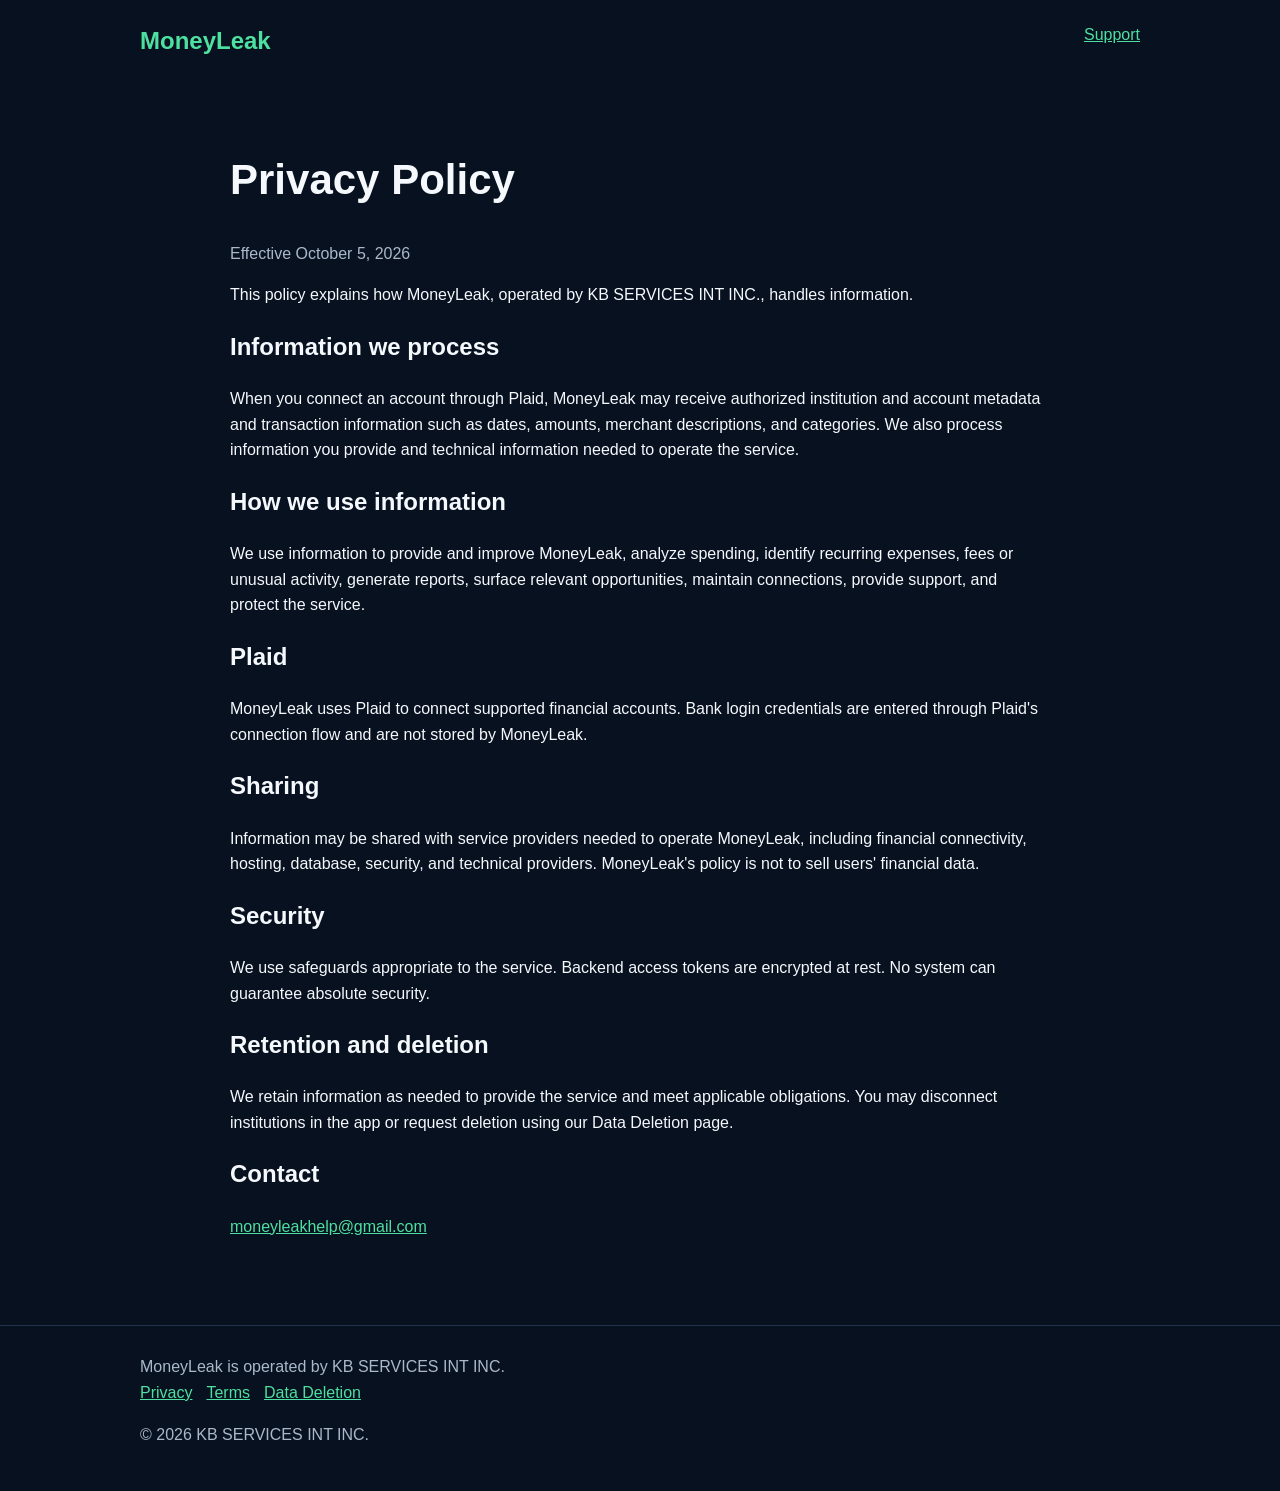
==== privacy.html @ 52f0b45a "Add files via upload" ====
<!doctype html><html><head><meta charset="utf-8"><meta name="viewport" content="width=device-width,initial-scale=1"><title>Privacy Policy — MoneyLeak</title><link rel="stylesheet" href="style.css"></head><body><header class="wrap"><nav class="nav"><a class="brand" href="index.html">MoneyLeak</a><a href="mailto:moneyleakhelp@gmail.com">Support</a></nav></header><main class="wrap legal"><h1>Privacy Policy</h1><p class="muted">Effective October 5, 2026</p><p>This policy explains how MoneyLeak, operated by KB SERVICES INT INC., handles information.</p><h2>Information we process</h2><p>When you connect an account through Plaid, MoneyLeak may receive authorized institution and account metadata and transaction information such as dates, amounts, merchant descriptions, and categories. We also process information you provide and technical information needed to operate the service.</p><h2>How we use information</h2><p>We use information to provide and improve MoneyLeak, analyze spending, identify recurring expenses, fees or unusual activity, generate reports, surface relevant opportunities, maintain connections, provide support, and protect the service.</p><h2>Plaid</h2><p>MoneyLeak uses Plaid to connect supported financial accounts. Bank login credentials are entered through Plaid's connection flow and are not stored by MoneyLeak.</p><h2>Sharing</h2><p>Information may be shared with service providers needed to operate MoneyLeak, including financial connectivity, hosting, database, security, and technical providers. MoneyLeak's policy is not to sell users' financial data.</p><h2>Security</h2><p>We use safeguards appropriate to the service. Backend access tokens are encrypted at rest. No system can guarantee absolute security.</p><h2>Retention and deletion</h2><p>We retain information as needed to provide the service and meet applicable obligations. You may disconnect institutions in the app or request deletion using our Data Deletion page.</p><h2>Contact</h2><p><a href="mailto:moneyleakhelp@gmail.com">moneyleakhelp@gmail.com</a></p></main><footer><div class="wrap">MoneyLeak is operated by KB SERVICES INT INC.<br><a href="privacy.html">Privacy</a><a href="terms.html">Terms</a><a href="deletion.html">Data Deletion</a><p>© 2026 KB SERVICES INT INC.</p></div></footer></body></html>
---- style.css ----
body{margin:0;font-family:Arial,sans-serif;background:#07111f;color:#f5f8fc;line-height:1.6}a{color:#4ee0a0}.wrap{max-width:1000px;margin:auto;padding:0 22px}.nav{display:flex;justify-content:space-between;padding:22px 0}.brand{font-size:24px;font-weight:800;text-decoration:none}.hero{padding:70px 0}.hero h1{font-size:clamp(42px,7vw,72px);line-height:1.05;margin:10px 0}.muted{color:#aab8ca}.grid{display:grid;grid-template-columns:repeat(3,1fr);gap:18px;padding:25px 0 60px}.card{background:#0d1b2d;border:1px solid #20344d;border-radius:18px;padding:22px}.section{padding:50px 0;border-top:1px solid #20344d}.legal{max-width:820px;padding:35px 22px 70px}.legal h1{font-size:42px}footer{border-top:1px solid #20344d;padding:28px 0;color:#aab8ca}footer a{margin-right:14px}@media(max-width:700px){.grid{grid-template-columns:1fr}}
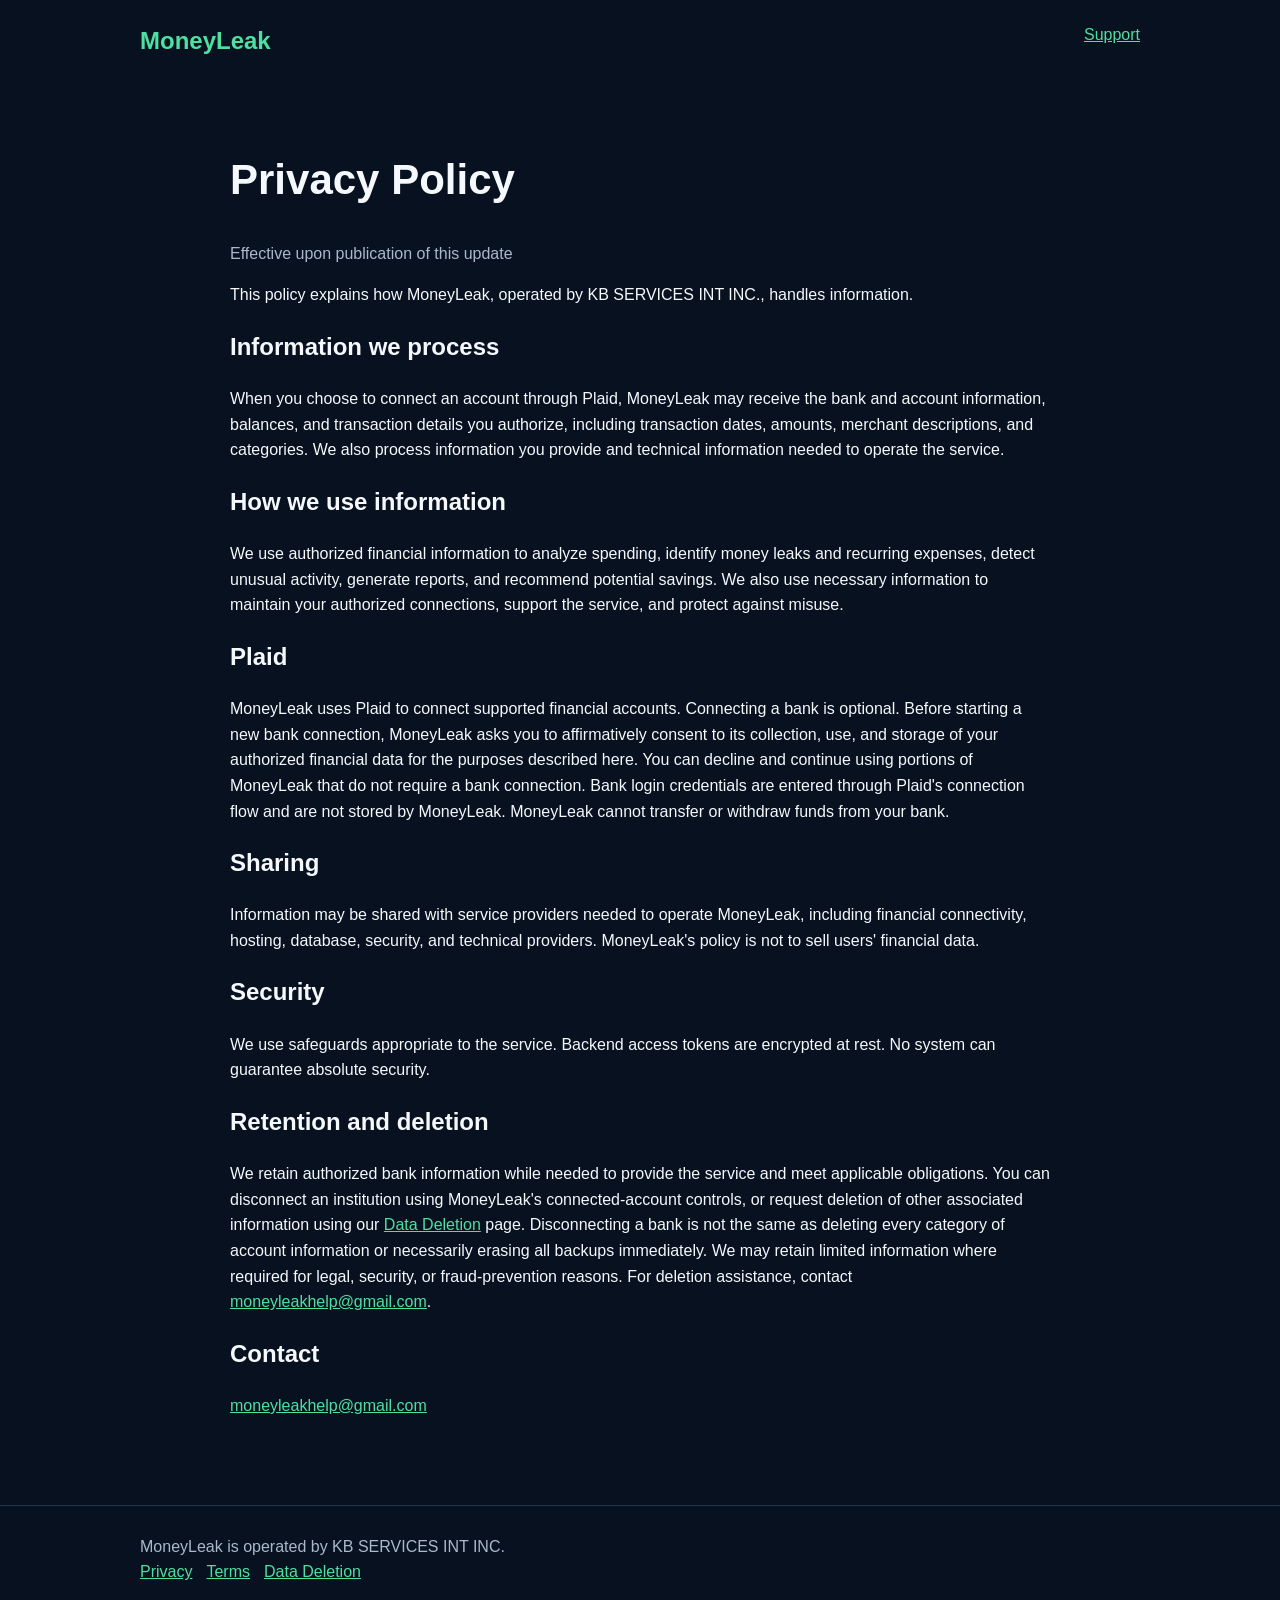
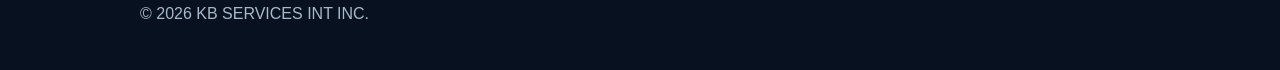
==== commit 5ab517e9: "Stage updated bank-consent, balances and deletion disclosures matching approved app wording" ====
--- a/privacy.html
+++ b/privacy.html
@@ -1 +1 @@
-<!doctype html><html><head><meta charset="utf-8"><meta name="viewport" content="width=device-width,initial-scale=1"><title>Privacy Policy — MoneyLeak</title><link rel="stylesheet" href="style.css"></head><body><header class="wrap"><nav class="nav"><a class="brand" href="index.html">MoneyLeak</a><a href="mailto:moneyleakhelp@gmail.com">Support</a></nav></header><main class="wrap legal"><h1>Privacy Policy</h1><p class="muted">Effective October 5, 2026</p><p>This policy explains how MoneyLeak, operated by KB SERVICES INT INC., handles information.</p><h2>Information we process</h2><p>When you connect an account through Plaid, MoneyLeak may receive authorized institution and account metadata and transaction information such as dates, amounts, merchant descriptions, and categories. We also process information you provide and technical information needed to operate the service.</p><h2>How we use information</h2><p>We use information to provide and improve MoneyLeak, analyze spending, identify recurring expenses, fees or unusual activity, generate reports, surface relevant opportunities, maintain connections, provide support, and protect the service.</p><h2>Plaid</h2><p>MoneyLeak uses Plaid to connect supported financial accounts. Bank login credentials are entered through Plaid's connection flow and are not stored by MoneyLeak.</p><h2>Sharing</h2><p>Information may be shared with service providers needed to operate MoneyLeak, including financial connectivity, hosting, database, security, and technical providers. MoneyLeak's policy is not to sell users' financial data.</p><h2>Security</h2><p>We use safeguards appropriate to the service. Backend access tokens are encrypted at rest. No system can guarantee absolute security.</p><h2>Retention and deletion</h2><p>We retain information as needed to provide the service and meet applicable obligations. You may disconnect institutions in the app or request deletion using our Data Deletion page.</p><h2>Contact</h2><p><a href="mailto:moneyleakhelp@gmail.com">moneyleakhelp@gmail.com</a></p></main><footer><div class="wrap">MoneyLeak is operated by KB SERVICES INT INC.<br><a href="privacy.html">Privacy</a><a href="terms.html">Terms</a><a href="deletion.html">Data Deletion</a><p>© 2026 KB SERVICES INT INC.</p></div></footer></body></html>+<!doctype html><html><head><meta charset="utf-8"><meta name="viewport" content="width=device-width,initial-scale=1"><title>Privacy Policy — MoneyLeak</title><link rel="stylesheet" href="style.css"></head><body><header class="wrap"><nav class="nav"><a class="brand" href="index.html">MoneyLeak</a><a href="mailto:moneyleakhelp@gmail.com">Support</a></nav></header><main class="wrap legal"><h1>Privacy Policy</h1><p class="muted">Effective upon publication of this update</p><p>This policy explains how MoneyLeak, operated by KB SERVICES INT INC., handles information.</p><h2>Information we process</h2><p>When you choose to connect an account through Plaid, MoneyLeak may receive the bank and account information, balances, and transaction details you authorize, including transaction dates, amounts, merchant descriptions, and categories. We also process information you provide and technical information needed to operate the service.</p><h2>How we use information</h2><p>We use authorized financial information to analyze spending, identify money leaks and recurring expenses, detect unusual activity, generate reports, and recommend potential savings. We also use necessary information to maintain your authorized connections, support the service, and protect against misuse.</p><h2>Plaid</h2><p>MoneyLeak uses Plaid to connect supported financial accounts. Connecting a bank is optional. Before starting a new bank connection, MoneyLeak asks you to affirmatively consent to its collection, use, and storage of your authorized financial data for the purposes described here. You can decline and continue using portions of MoneyLeak that do not require a bank connection. Bank login credentials are entered through Plaid's connection flow and are not stored by MoneyLeak. MoneyLeak cannot transfer or withdraw funds from your bank.</p><h2>Sharing</h2><p>Information may be shared with service providers needed to operate MoneyLeak, including financial connectivity, hosting, database, security, and technical providers. MoneyLeak's policy is not to sell users' financial data.</p><h2>Security</h2><p>We use safeguards appropriate to the service. Backend access tokens are encrypted at rest. No system can guarantee absolute security.</p><h2>Retention and deletion</h2><p>We retain authorized bank information while needed to provide the service and meet applicable obligations. You can disconnect an institution using MoneyLeak's connected-account controls, or request deletion of other associated information using our <a href="deletion.html">Data Deletion</a> page. Disconnecting a bank is not the same as deleting every category of account information or necessarily erasing all backups immediately. We may retain limited information where required for legal, security, or fraud-prevention reasons. For deletion assistance, contact <a href="mailto:moneyleakhelp@gmail.com">moneyleakhelp@gmail.com</a>.</p><h2>Contact</h2><p><a href="mailto:moneyleakhelp@gmail.com">moneyleakhelp@gmail.com</a></p></main><footer><div class="wrap">MoneyLeak is operated by KB SERVICES INT INC.<br><a href="privacy.html">Privacy</a><a href="terms.html">Terms</a><a href="deletion.html">Data Deletion</a><p>© 2026 KB SERVICES INT INC.</p></div></footer></body></html>
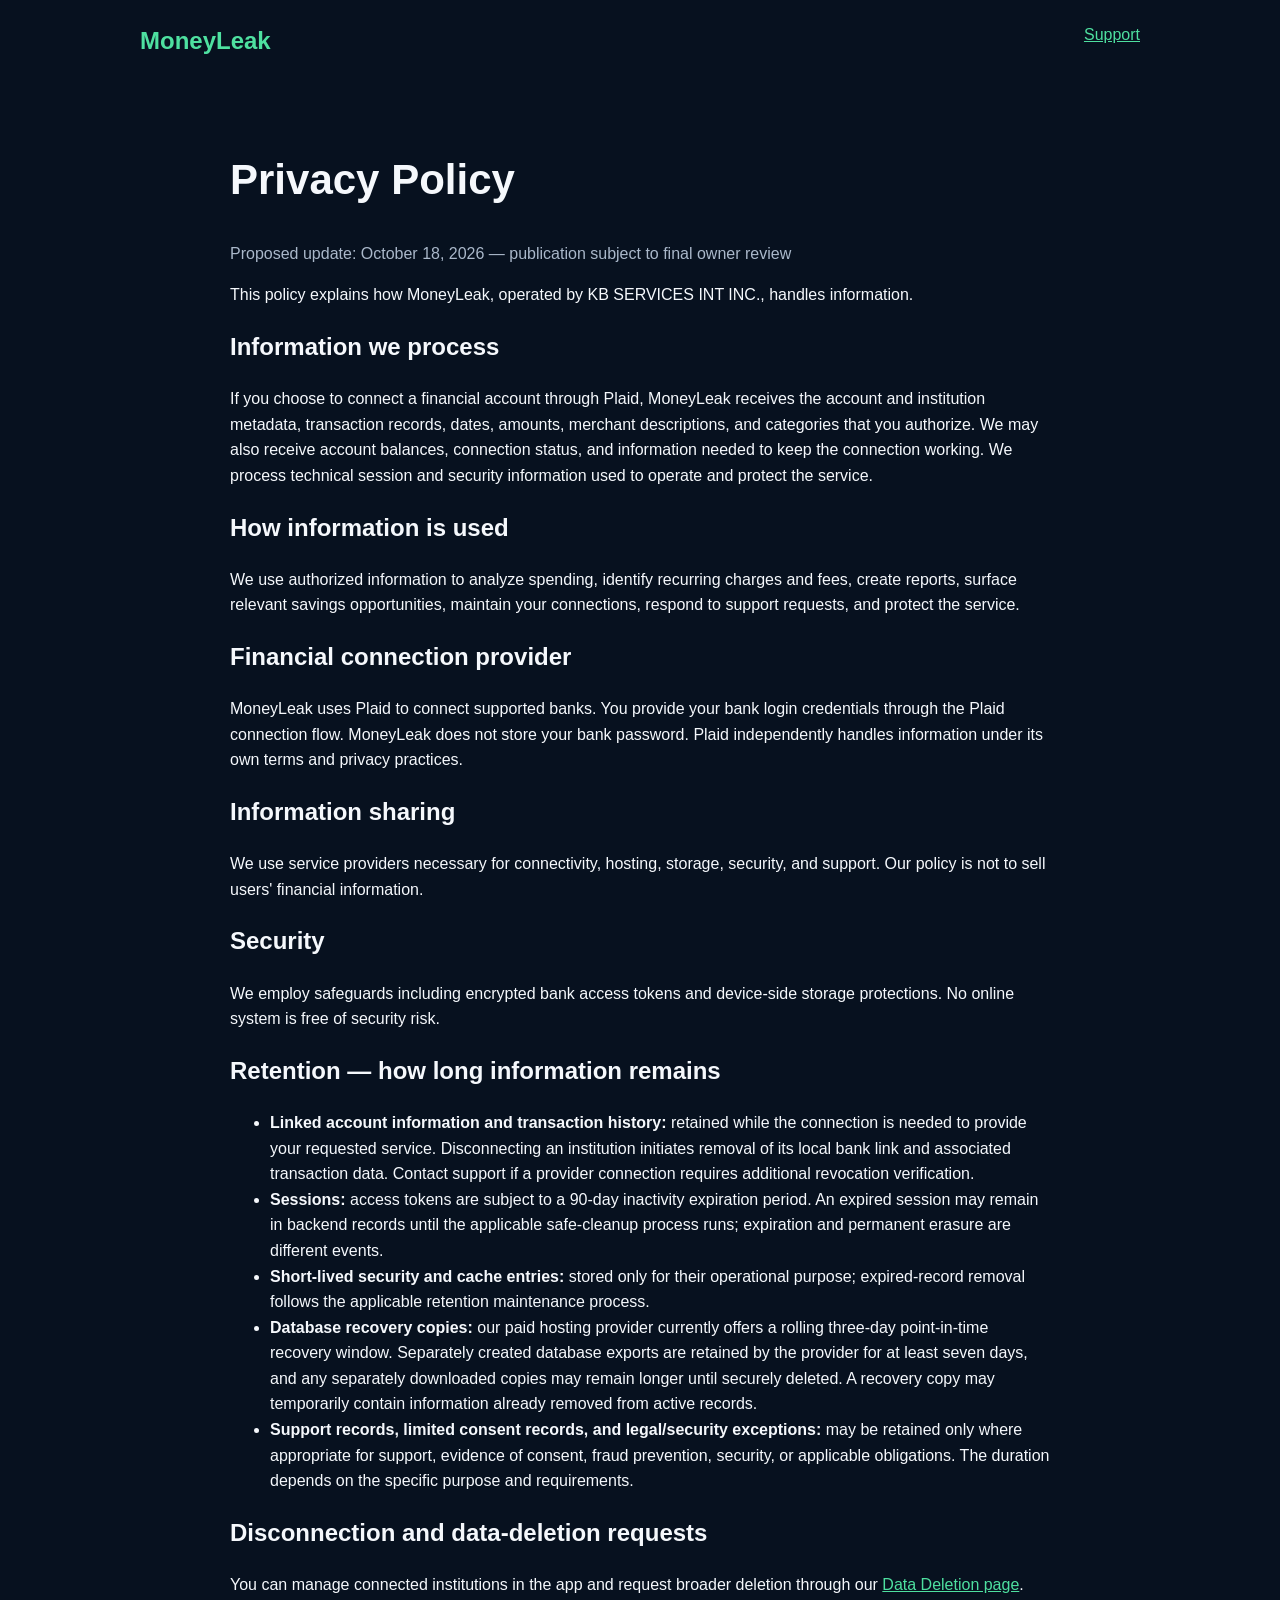
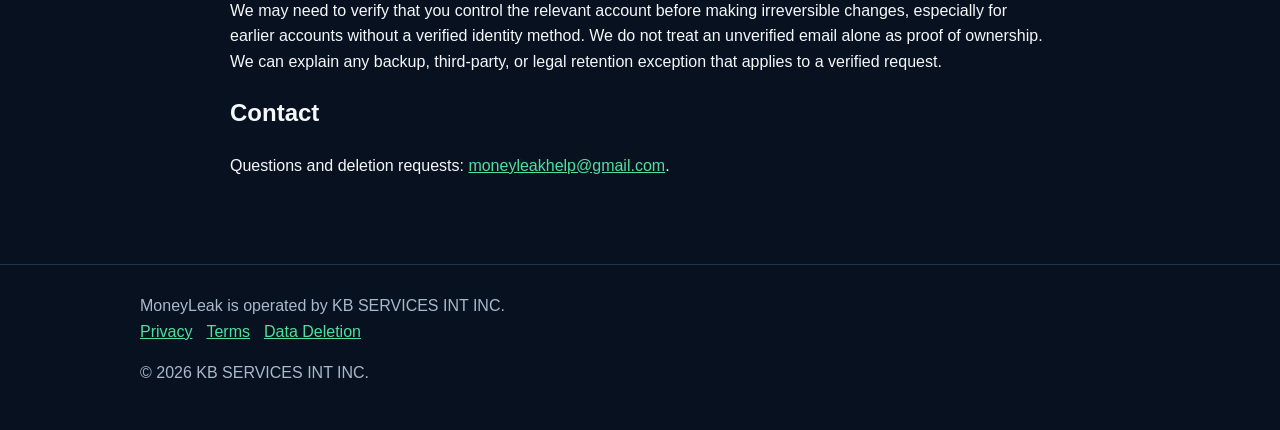
==== commit 4011e0a7: "Draft transparent MoneyLeak data retention and recovery disclosures for Plaid #13 owner review" ====
--- a/privacy.html
+++ b/privacy.html
@@ -1 +1,48 @@
-<!doctype html><html><head><meta charset="utf-8"><meta name="viewport" content="width=device-width,initial-scale=1"><title>Privacy Policy — MoneyLeak</title><link rel="stylesheet" href="style.css"></head><body><header class="wrap"><nav class="nav"><a class="brand" href="index.html">MoneyLeak</a><a href="mailto:moneyleakhelp@gmail.com">Support</a></nav></header><main class="wrap legal"><h1>Privacy Policy</h1><p class="muted">Effective upon publication of this update</p><p>This policy explains how MoneyLeak, operated by KB SERVICES INT INC., handles information.</p><h2>Information we process</h2><p>When you choose to connect an account through Plaid, MoneyLeak may receive the bank and account information, balances, and transaction details you authorize, including transaction dates, amounts, merchant descriptions, and categories. We also process information you provide and technical information needed to operate the service.</p><h2>How we use information</h2><p>We use authorized financial information to analyze spending, identify money leaks and recurring expenses, detect unusual activity, generate reports, and recommend potential savings. We also use necessary information to maintain your authorized connections, support the service, and protect against misuse.</p><h2>Plaid</h2><p>MoneyLeak uses Plaid to connect supported financial accounts. Connecting a bank is optional. Before starting a new bank connection, MoneyLeak asks you to affirmatively consent to its collection, use, and storage of your authorized financial data for the purposes described here. You can decline and continue using portions of MoneyLeak that do not require a bank connection. Bank login credentials are entered through Plaid's connection flow and are not stored by MoneyLeak. MoneyLeak cannot transfer or withdraw funds from your bank.</p><h2>Sharing</h2><p>Information may be shared with service providers needed to operate MoneyLeak, including financial connectivity, hosting, database, security, and technical providers. MoneyLeak's policy is not to sell users' financial data.</p><h2>Security</h2><p>We use safeguards appropriate to the service. Backend access tokens are encrypted at rest. No system can guarantee absolute security.</p><h2>Retention and deletion</h2><p>We retain authorized bank information while needed to provide the service and meet applicable obligations. You can disconnect an institution using MoneyLeak's connected-account controls, or request deletion of other associated information using our <a href="deletion.html">Data Deletion</a> page. Disconnecting a bank is not the same as deleting every category of account information or necessarily erasing all backups immediately. We may retain limited information where required for legal, security, or fraud-prevention reasons. For deletion assistance, contact <a href="mailto:moneyleakhelp@gmail.com">moneyleakhelp@gmail.com</a>.</p><h2>Contact</h2><p><a href="mailto:moneyleakhelp@gmail.com">moneyleakhelp@gmail.com</a></p></main><footer><div class="wrap">MoneyLeak is operated by KB SERVICES INT INC.<br><a href="privacy.html">Privacy</a><a href="terms.html">Terms</a><a href="deletion.html">Data Deletion</a><p>© 2026 KB SERVICES INT INC.</p></div></footer></body></html>+<!doctype html>
+<html lang="en">
+<head>
+  <meta charset="utf-8">
+  <meta name="viewport" content="width=device-width,initial-scale=1">
+  <title>Privacy Policy — MoneyLeak</title>
+  <link rel="stylesheet" href="style.css">
+</head>
+<body>
+  <header class="wrap"><nav class="nav"><a class="brand" href="index.html">MoneyLeak</a><a href="mailto:moneyleakhelp@gmail.com">Support</a></nav></header>
+  <main class="wrap legal">
+    <h1>Privacy Policy</h1>
+    <p class="muted">Proposed update: October 18, 2026 — publication subject to final owner review</p>
+    <p>This policy explains how MoneyLeak, operated by KB SERVICES INT INC., handles information.</p>
+
+    <h2>Information we process</h2>
+    <p>If you choose to connect a financial account through Plaid, MoneyLeak receives the account and institution metadata, transaction records, dates, amounts, merchant descriptions, and categories that you authorize. We may also receive account balances, connection status, and information needed to keep the connection working. We process technical session and security information used to operate and protect the service.</p>
+
+    <h2>How information is used</h2>
+    <p>We use authorized information to analyze spending, identify recurring charges and fees, create reports, surface relevant savings opportunities, maintain your connections, respond to support requests, and protect the service.</p>
+
+    <h2>Financial connection provider</h2>
+    <p>MoneyLeak uses Plaid to connect supported banks. You provide your bank login credentials through the Plaid connection flow. MoneyLeak does not store your bank password. Plaid independently handles information under its own terms and privacy practices.</p>
+
+    <h2>Information sharing</h2>
+    <p>We use service providers necessary for connectivity, hosting, storage, security, and support. Our policy is not to sell users' financial information.</p>
+
+    <h2>Security</h2>
+    <p>We employ safeguards including encrypted bank access tokens and device-side storage protections. No online system is free of security risk.</p>
+
+    <h2>Retention — how long information remains</h2>
+    <ul>
+      <li><strong>Linked account information and transaction history:</strong> retained while the connection is needed to provide your requested service. Disconnecting an institution initiates removal of its local bank link and associated transaction data. Contact support if a provider connection requires additional revocation verification.</li>
+      <li><strong>Sessions:</strong> access tokens are subject to a 90-day inactivity expiration period. An expired session may remain in backend records until the applicable safe-cleanup process runs; expiration and permanent erasure are different events.</li>
+      <li><strong>Short-lived security and cache entries:</strong> stored only for their operational purpose; expired-record removal follows the applicable retention maintenance process.</li>
+      <li><strong>Database recovery copies:</strong> our paid hosting provider currently offers a rolling three-day point-in-time recovery window. Separately created database exports are retained by the provider for at least seven days, and any separately downloaded copies may remain longer until securely deleted. A recovery copy may temporarily contain information already removed from active records.</li>
+      <li><strong>Support records, limited consent records, and legal/security exceptions:</strong> may be retained only where appropriate for support, evidence of consent, fraud prevention, security, or applicable obligations. The duration depends on the specific purpose and requirements.</li>
+    </ul>
+
+    <h2>Disconnection and data-deletion requests</h2>
+    <p>You can manage connected institutions in the app and request broader deletion through our <a href="deletion.html">Data Deletion page</a>. We may need to verify that you control the relevant account before making irreversible changes, especially for earlier accounts without a verified identity method. We do not treat an unverified email alone as proof of ownership. We can explain any backup, third-party, or legal retention exception that applies to a verified request.</p>
+
+    <h2>Contact</h2>
+    <p>Questions and deletion requests: <a href="mailto:moneyleakhelp@gmail.com">moneyleakhelp@gmail.com</a>.</p>
+  </main>
+  <footer><div class="wrap">MoneyLeak is operated by KB SERVICES INT INC.<br><a href="privacy.html">Privacy</a><a href="terms.html">Terms</a><a href="deletion.html">Data Deletion</a><p>© 2026 KB SERVICES INT INC.</p></div></footer>
+</body>
+</html>
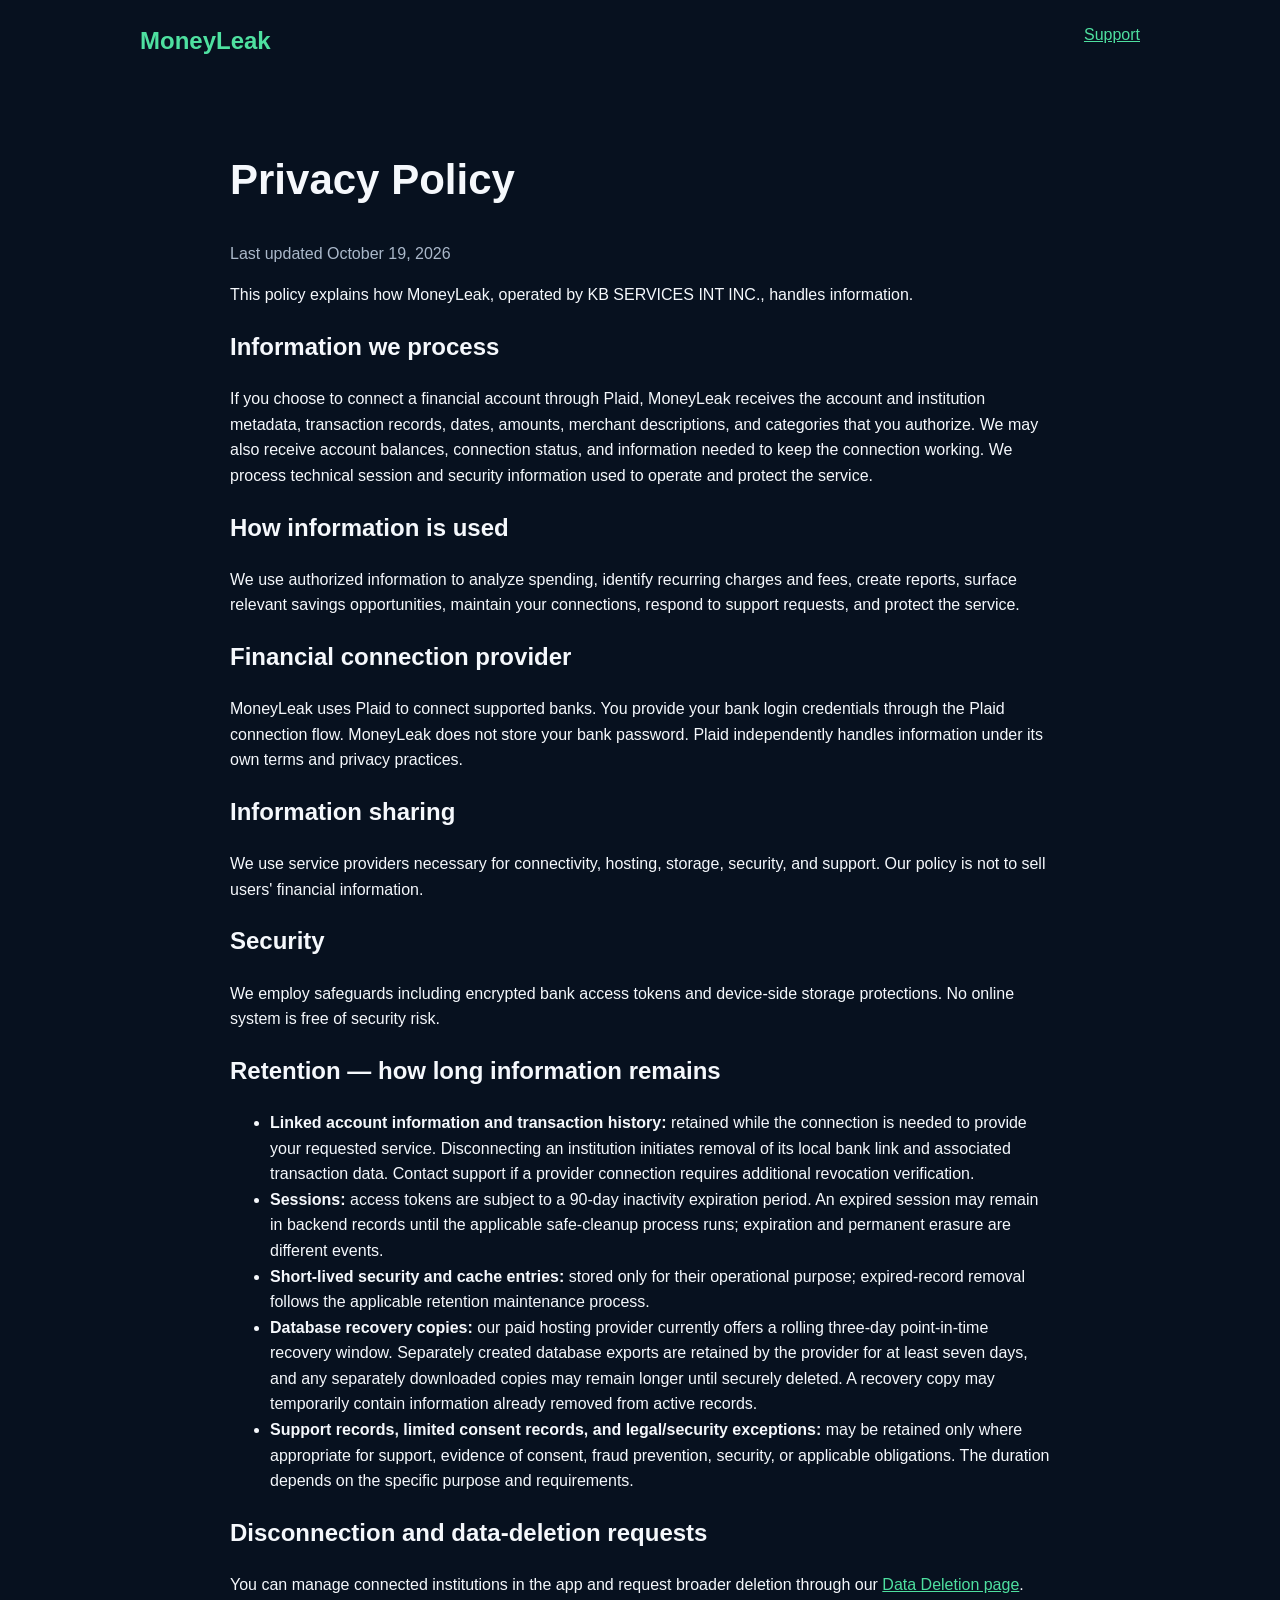
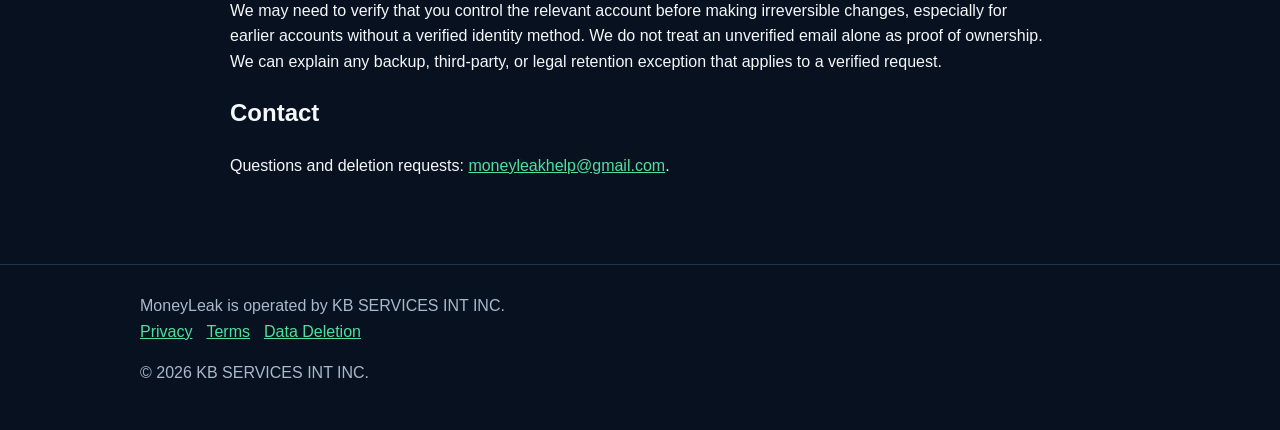
==== commit b16adc06: "Publish verified MoneyLeak privacy/retention transparency on live website" ====
--- a/privacy.html
+++ b/privacy.html
@@ -10,7 +10,7 @@
   <header class="wrap"><nav class="nav"><a class="brand" href="index.html">MoneyLeak</a><a href="mailto:moneyleakhelp@gmail.com">Support</a></nav></header>
   <main class="wrap legal">
     <h1>Privacy Policy</h1>
-    <p class="muted">Proposed update: October 18, 2026 — publication subject to final owner review</p>
+    <p class="muted">Last updated October 19, 2026</p>
     <p>This policy explains how MoneyLeak, operated by KB SERVICES INT INC., handles information.</p>
 
     <h2>Information we process</h2>
